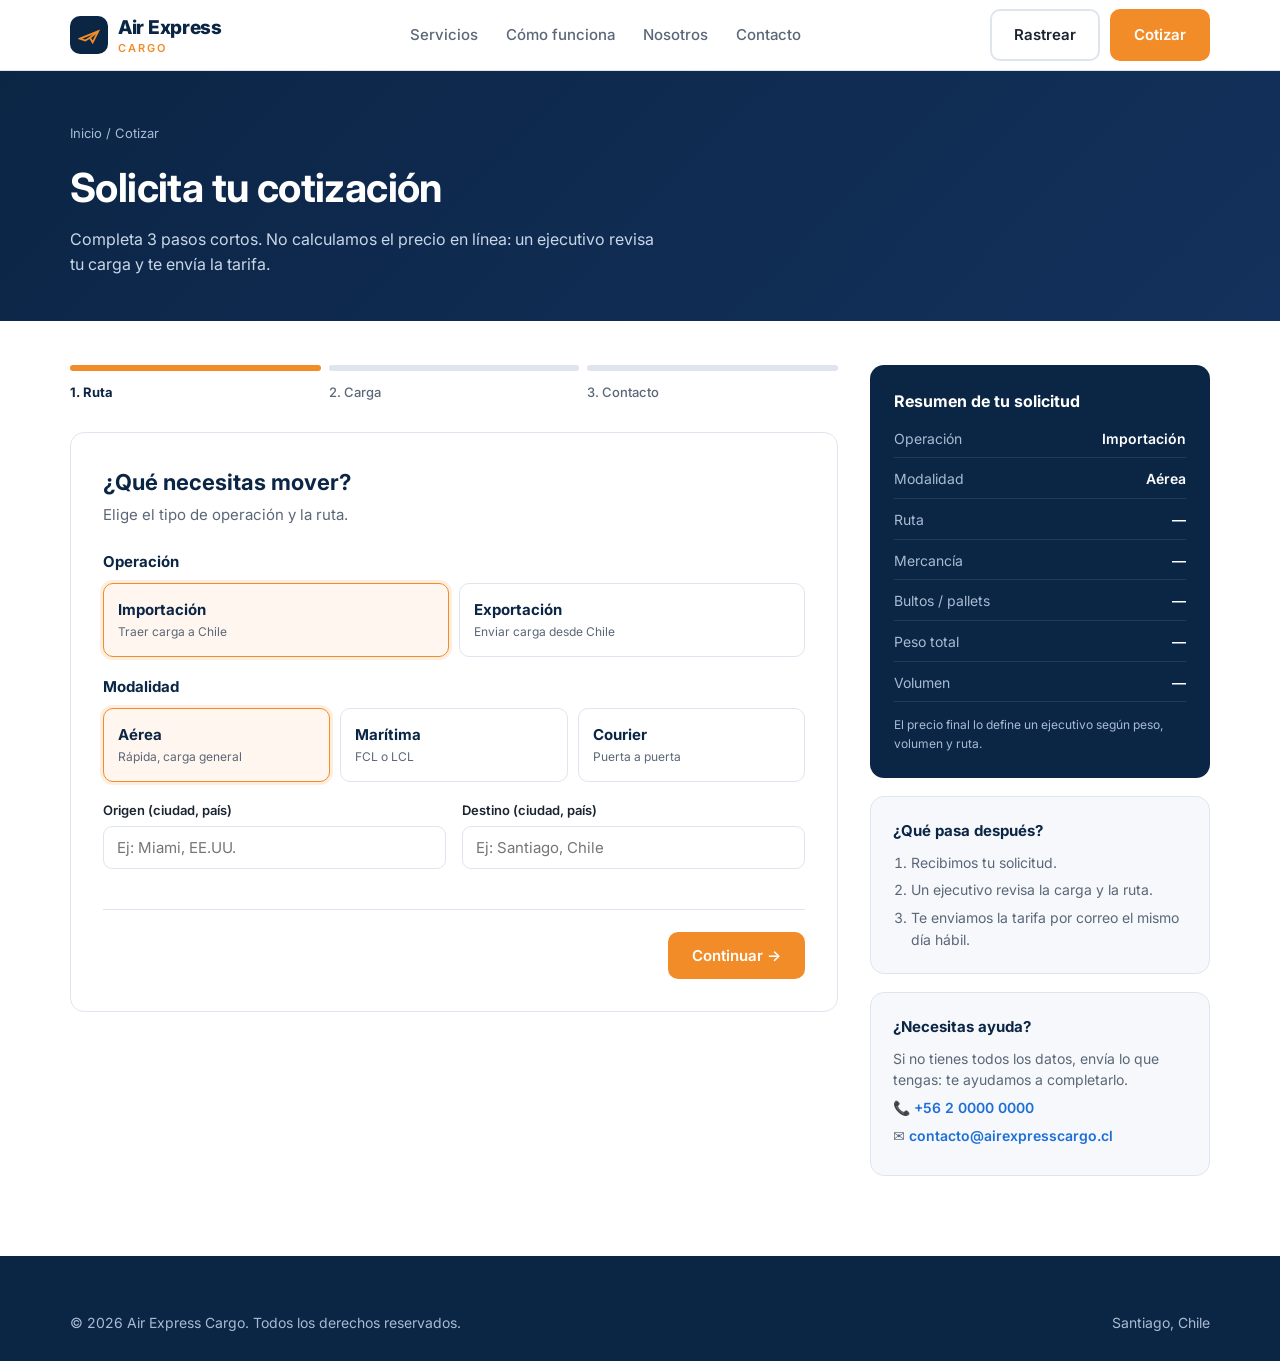
==== cotizar.html @ 955c63bf "Sitio web Air Express Cargo: inicio y cotizador" ====
<!DOCTYPE html>
<html lang="es">
<head>
<meta charset="UTF-8">
<meta name="viewport" content="width=device-width, initial-scale=1.0">
<title>Cotizar envío | Air Express Cargo</title>
<meta name="description" content="Solicita una cotización de carga aérea, marítima o courier. Un ejecutivo de Air Express Cargo te enviará la tarifa.">
<link rel="preconnect" href="https://fonts.googleapis.com">
<link href="https://fonts.googleapis.com/css2?family=Inter:wght@400;500;600;700;800&display=swap" rel="stylesheet">
<link rel="stylesheet" href="styles.css">
</head>
<body>

<header class="header">
  <div class="container">
    <a href="index.html" class="logo">
      <span class="logo-mark"><svg width="22" height="22" viewBox="0 0 24 24" fill="none" stroke="#f28c28" stroke-width="2"><path d="M2 16l20-8-6 12-3-5-5 3z"/><path d="M13 15l9-7"/></svg></span>
      <span>Air Express<small>Cargo</small></span>
    </a>
    <nav class="nav" id="nav">
      <a href="index.html#servicios">Servicios</a>
      <a href="index.html#como-funciona">Cómo funciona</a>
      <a href="index.html#nosotros">Nosotros</a>
      <a href="index.html#contacto">Contacto</a>
    </nav>
    <div class="header-cta">
      <a href="index.html#rastrear" class="btn btn-ghost">Rastrear</a>
      <a href="cotizar.html" class="btn btn-primary">Cotizar</a>
      <button class="menu-btn" aria-label="Abrir menú" id="menuBtn"><svg width="24" height="24" viewBox="0 0 24 24" fill="none" stroke="#0b2545" stroke-width="2"><path d="M3 6h18M3 12h18M3 18h18"/></svg></button>
    </div>
  </div>
</header>

<div class="page-head">
  <div class="container">
    <div class="breadcrumb"><a href="index.html">Inicio</a> / Cotizar</div>
    <h1>Solicita tu cotización</h1>
    <p>Completa 3 pasos cortos. No calculamos el precio en línea: un ejecutivo revisa tu carga y te envía la tarifa.</p>
  </div>
</div>

<main class="container quote-layout">
  <div>
    <div class="progress" id="progress">
      <div class="progress-step current"><div class="progress-bar"></div><span>1. Ruta</span></div>
      <div class="progress-step"><div class="progress-bar"></div><span>2. Carga</span></div>
      <div class="progress-step"><div class="progress-bar"></div><span>3. Contacto</span></div>
    </div>

    <form class="form-card" id="quoteForm" novalidate>
      <!-- STEP 1 -->
      <div class="form-step active" data-step="1">
        <h2>¿Qué necesitas mover?</h2>
        <p>Elige el tipo de operación y la ruta.</p>

        <div class="subhead">Operación</div>
        <div class="choice-group" style="grid-template-columns:1fr 1fr">
          <div class="choice"><input type="radio" name="operacion" id="op-imp" value="Importación" checked><label for="op-imp"><strong>Importación</strong><small>Traer carga a Chile</small></label></div>
          <div class="choice"><input type="radio" name="operacion" id="op-exp" value="Exportación"><label for="op-exp"><strong>Exportación</strong><small>Enviar carga desde Chile</small></label></div>
        </div>

        <div class="subhead">Modalidad</div>
        <div class="choice-group">
          <div class="choice"><input type="radio" name="modalidad" id="m-air" value="Aérea" checked><label for="m-air"><strong>Aérea</strong><small>Rápida, carga general</small></label></div>
          <div class="choice"><input type="radio" name="modalidad" id="m-sea" value="Marítima"><label for="m-sea"><strong>Marítima</strong><small>FCL o LCL</small></label></div>
          <div class="choice"><input type="radio" name="modalidad" id="m-cou" value="Courier"><label for="m-cou"><strong>Courier</strong><small>Puerta a puerta</small></label></div>
        </div>

        <div class="grid-2">
          <div class="field"><label for="origen">Origen (ciudad, país)</label><input id="origen" name="origen" placeholder="Ej: Miami, EE.UU." required></div>
          <div class="field"><label for="destino">Destino (ciudad, país)</label><input id="destino" name="destino" placeholder="Ej: Santiago, Chile" required></div>
        </div>
        <div class="error" data-error="1">Completa origen y destino para continuar.</div>
      </div>

      <!-- STEP 2 -->
      <div class="form-step" data-step="2">
        <h2>Cuéntanos sobre tu carga</h2>
        <p>Con lo básico basta. Si tienes las medidas, agrégalas para una tarifa más precisa.</p>

        <div class="grid-2">
          <div class="field"><label for="mercancia">Tipo de mercancía</label><input id="mercancia" name="mercancia" placeholder="Ej: repuestos eléctricos" required></div>
          <div class="field"><label for="pesoTotal">Peso total aprox. (kg)</label><input id="pesoTotal" name="pesoTotal" type="number" min="0" step="0.1" placeholder="Ej: 350" required></div>
        </div>
        <div class="grid-2">
          <div class="field"><label for="cantBultos">Cantidad de bultos / pallets</label><input id="cantBultos" name="cantBultos" type="number" min="1" placeholder="Ej: 4"></div>
          <div class="field"><label for="fecha">Fecha estimada de embarque</label><input id="fecha" name="fecha" type="date"></div>
        </div>
        <div class="error" data-error="2">Indica el tipo de mercancía y el peso aproximado.</div>

        <div class="toggle-row">
          <div><strong>Agregar medidas detalladas</strong><small>Opcional · bultos de distintas medidas o pallets</small></div>
          <label class="switch"><input type="checkbox" id="detailToggle"><span></span></label>
        </div>

        <div class="detail" id="detailBox">
          <div class="subhead">Bultos sueltos</div>
          <p class="hint">Agrega una fila por cada grupo de bultos con la misma medida.</p>
          <div class="pkg-head"><span>Cant.</span><span>Largo (cm)</span><span>Ancho (cm)</span><span>Alto (cm)</span><span>Peso c/u (kg)</span><span></span></div>
          <div id="pkgList"></div>
          <button type="button" class="add-btn" id="addPkg">+ Agregar bultos</button>

          <div class="subhead">Pallets</div>
          <p class="hint">Indica la base del pallet y la altura total, desde el piso hasta el último bulto.</p>
          <div class="pkg-head"><span>Cant.</span><span>Base largo (cm)</span><span>Base ancho (cm)</span><span>Altura total (cm)</span><span>Peso c/u (kg)</span><span></span></div>
          <div id="palletList"></div>
          <button type="button" class="add-btn" id="addPallet">+ Agregar pallets</button>

          <div class="field" style="margin-top:16px"><label for="obs">Observaciones</label><textarea id="obs" name="obs" rows="3" placeholder="Carga peligrosa, apilable, refrigerada, etc."></textarea></div>
        </div>
      </div>

      <!-- STEP 3 -->
      <div class="form-step" data-step="3">
        <h2>¿A quién le enviamos la tarifa?</h2>
        <p>Usaremos estos datos solo para responder tu cotización.</p>
        <div class="grid-2">
          <div class="field"><label for="empresa">Empresa</label><input id="empresa" name="empresa" required></div>
          <div class="field"><label for="rut">RUT empresa</label><input id="rut" name="rut" placeholder="Ej: 76.123.456-7"></div>
        </div>
        <div class="grid-2">
          <div class="field"><label for="nombre">Nombre de contacto</label><input id="nombre" name="nombre" required></div>
          <div class="field"><label for="cargo">Cargo</label><input id="cargo" name="cargo"></div>
        </div>
        <div class="grid-2">
          <div class="field"><label for="email">Correo</label><input id="email" name="email" type="email" required></div>
          <div class="field"><label for="telefono">Teléfono</label><input id="telefono" name="telefono" type="tel" placeholder="+56 9 ..."></div>
        </div>
        <div class="error" data-error="3">Completa empresa, nombre y un correo válido.</div>
      </div>

      <!-- SUCCESS -->
      <div class="form-step" data-step="4">
        <div class="success">
          <div class="icon"><svg width="30" height="30" viewBox="0 0 24 24" fill="none" stroke="currentColor" stroke-width="3"><path d="M5 12l5 5L20 7"/></svg></div>
          <h2>¡Solicitud lista!</h2>
          <p style="color:var(--muted);max-width:440px;margin:8px auto 22px">Se abrió tu correo con el detalle de la cotización. Envíalo y un ejecutivo te responderá con la tarifa dentro del mismo día hábil.</p>
          <a href="index.html" class="btn btn-ghost">Volver al inicio</a>
        </div>
      </div>

      <div class="form-nav" id="formNav">
        <button type="button" class="btn btn-ghost" id="prevBtn" style="visibility:hidden">← Atrás</button>
        <button type="button" class="btn btn-primary" id="nextBtn">Continuar →</button>
      </div>
    </form>
  </div>

  <aside class="aside">
    <div class="summary">
      <h3>Resumen de tu solicitud</h3>
      <dl>
        <div><dt>Operación</dt><dd id="s-op">Importación</dd></div>
        <div><dt>Modalidad</dt><dd id="s-mod">Aérea</dd></div>
        <div><dt>Ruta</dt><dd id="s-ruta">—</dd></div>
        <div><dt>Mercancía</dt><dd id="s-merc">—</dd></div>
        <div><dt>Bultos / pallets</dt><dd id="s-bultos">—</dd></div>
        <div><dt>Peso total</dt><dd id="s-peso">—</dd></div>
        <div><dt>Volumen</dt><dd id="s-vol">—</dd></div>
      </dl>
      <p class="note">El precio final lo define un ejecutivo según peso, volumen y ruta.</p>
    </div>
    <div class="side-card">
      <h4>¿Qué pasa después?</h4>
      <ol>
        <li>Recibimos tu solicitud.</li>
        <li>Un ejecutivo revisa la carga y la ruta.</li>
        <li>Te enviamos la tarifa por correo el mismo día hábil.</li>
      </ol>
    </div>
    <div class="side-card">
      <h4>¿Necesitas ayuda?</h4>
      <p>Si no tienes todos los datos, envía lo que tengas: te ayudamos a completarlo.</p>
      <p>📞 <a href="tel:+56200000000">+56 2 0000 0000</a></p>
      <p>✉️ <a href="mailto:contacto@airexpresscargo.cl">contacto@airexpresscargo.cl</a></p>
    </div>
  </aside>
</main>

<footer class="footer">
  <div class="container">
    <div class="footer-bottom" style="border:0;padding:0"><span>© <span id="year"></span> Air Express Cargo. Todos los derechos reservados.</span><span>Santiago, Chile</span></div>
  </div>
</footer>

<script src="script.js"></script>
</body>
</html>
---- styles.css ----
:root{
  --navy:#0b2545; --navy-2:#13315c; --blue:#1d6fd8; --blue-soft:#e8f1fd;
  --orange:#f28c28; --orange-dark:#d9731a;
  --ink:#1b2430; --muted:#5b6778; --line:#dfe5ee; --bg:#f6f8fb; --white:#fff;
  --radius:14px; --shadow:0 10px 30px rgba(11,37,69,.10);
}
*{box-sizing:border-box;margin:0;padding:0}
html{scroll-behavior:smooth}
body{font-family:"Inter",system-ui,-apple-system,Segoe UI,Roboto,sans-serif;color:var(--ink);background:var(--white);line-height:1.55}
a{color:inherit;text-decoration:none}
img,svg{display:block}
.container{width:min(1140px,100% - 32px);margin-inline:auto}
.btn{display:inline-flex;align-items:center;justify-content:center;gap:8px;padding:12px 22px;border-radius:10px;font-weight:600;border:2px solid transparent;cursor:pointer;font-size:15px;transition:.2s;font-family:inherit}
.btn-primary{background:var(--orange);color:#fff}
.btn-primary:hover{background:var(--orange-dark)}
.btn-ghost{border-color:var(--line);background:#fff;color:var(--ink)}
.btn-ghost:hover{border-color:var(--blue);color:var(--blue)}
.btn-outline-light{border-color:rgba(255,255,255,.5);color:#fff}
.btn-outline-light:hover{background:rgba(255,255,255,.1)}

/* Header */
.header{position:sticky;top:0;z-index:50;background:rgba(255,255,255,.96);backdrop-filter:blur(8px);border-bottom:1px solid var(--line)}
.header .container{display:flex;align-items:center;justify-content:space-between;height:70px;gap:20px}
.logo{display:flex;align-items:center;gap:10px;font-weight:800;font-size:19px;color:var(--navy);letter-spacing:-.3px}
.logo-mark{width:38px;height:38px;border-radius:10px;background:var(--navy);display:grid;place-items:center}
.logo small{display:block;font-size:11px;font-weight:600;color:var(--orange);letter-spacing:2px;text-transform:uppercase;margin-top:-3px}
.nav{display:flex;gap:28px;font-weight:500;font-size:15px;color:var(--muted)}
.nav a:hover,.nav a.active{color:var(--navy)}
.header-cta{display:flex;gap:10px;align-items:center}
.menu-btn{display:none;background:none;border:0;cursor:pointer;padding:8px}

/* Hero */
.hero{background:linear-gradient(135deg,var(--navy) 0%,var(--navy-2) 60%,#1a4a85 100%);color:#fff;position:relative;overflow:hidden}
.hero::after{content:"";position:absolute;right:-120px;top:-80px;width:520px;height:520px;border-radius:50%;background:radial-gradient(circle,rgba(242,140,40,.25),transparent 65%)}
.hero .container{display:grid;grid-template-columns:1.1fr .9fr;gap:48px;align-items:center;padding:80px 0 90px;position:relative;z-index:1}
.eyebrow{display:inline-block;font-size:13px;font-weight:600;letter-spacing:1.5px;text-transform:uppercase;color:var(--orange);margin-bottom:14px}
.hero h1{font-size:clamp(34px,5vw,52px);line-height:1.1;letter-spacing:-1px;margin-bottom:18px}
.hero p.lead{font-size:18px;color:#c9d6e8;max-width:520px;margin-bottom:28px}
.hero-stats{display:flex;gap:36px;margin-top:36px;flex-wrap:wrap}
.hero-stats strong{display:block;font-size:26px}
.hero-stats span{font-size:13px;color:#a9bbd3}

/* Tabs widget */
.widget{background:#fff;color:var(--ink);border-radius:var(--radius);box-shadow:0 20px 50px rgba(0,0,0,.25);overflow:hidden}
.tabs{display:grid;grid-template-columns:1fr 1fr;border-bottom:1px solid var(--line)}
.tab{padding:16px;font-weight:600;font-size:15px;background:var(--bg);border:0;cursor:pointer;color:var(--muted);font-family:inherit;display:flex;align-items:center;justify-content:center;gap:8px}
.tab.active{background:#fff;color:var(--navy);box-shadow:inset 0 -3px 0 var(--orange)}
.tab-panel{padding:26px;display:none}
.tab-panel.active{display:block}
.tab-panel h3{font-size:18px;margin-bottom:6px;color:var(--navy)}
.tab-panel p{color:var(--muted);font-size:14px;margin-bottom:16px}
.field{display:flex;flex-direction:column;gap:6px;margin-bottom:14px}
.field label{font-size:13px;font-weight:600;color:var(--ink)}
.field input,.field select,.field textarea{padding:11px 13px;border:1px solid var(--line);border-radius:9px;font-size:15px;font-family:inherit;background:#fff;color:var(--ink);width:100%}
.field input:focus,.field select:focus,.field textarea:focus{outline:2px solid var(--blue-soft);border-color:var(--blue)}
.inline{display:flex;gap:10px}
.inline .field{flex:1}
.track-result{margin-top:14px;padding:14px;border-radius:10px;background:var(--blue-soft);font-size:14px;display:none}
.track-result.show{display:block}
.mini-list{list-style:none;display:grid;gap:8px;margin:4px 0 18px}
.mini-list li{display:flex;gap:8px;font-size:14px;color:var(--muted)}
.mini-list li::before{content:"✓";color:var(--orange);font-weight:700}

/* Sections */
section{padding:84px 0}
.section-head{max-width:640px;margin-bottom:44px}
.section-head h2{font-size:clamp(28px,3.5vw,38px);letter-spacing:-.6px;color:var(--navy);line-height:1.15;margin-bottom:12px}
.section-head p{color:var(--muted);font-size:17px}
.center{text-align:center;margin-inline:auto}
.bg-soft{background:var(--bg)}

.grid-3{display:grid;grid-template-columns:repeat(3,1fr);gap:22px}
.card{background:#fff;border:1px solid var(--line);border-radius:var(--radius);padding:28px;transition:.2s}
.card:hover{box-shadow:var(--shadow);transform:translateY(-3px)}
.icon{width:50px;height:50px;border-radius:12px;background:var(--blue-soft);display:grid;place-items:center;margin-bottom:18px;color:var(--blue)}
.card h3{font-size:19px;color:var(--navy);margin-bottom:8px}
.card p{color:var(--muted);font-size:15px}
.card ul{margin-top:12px;padding-left:18px;color:var(--muted);font-size:14px}

.steps{display:grid;grid-template-columns:repeat(4,1fr);gap:22px;counter-reset:s}
.step{position:relative;padding-top:56px}
.step::before{counter-increment:s;content:counter(s);position:absolute;top:0;left:0;width:40px;height:40px;border-radius:50%;background:var(--orange);color:#fff;font-weight:700;display:grid;place-items:center}
.step h4{color:var(--navy);margin-bottom:6px;font-size:17px}
.step p{color:var(--muted);font-size:14px}

.about{display:grid;grid-template-columns:1fr 1fr;gap:56px;align-items:center}
.about-visual{background:linear-gradient(135deg,var(--navy),#1a4a85);border-radius:20px;padding:40px;color:#fff;display:grid;grid-template-columns:1fr 1fr;gap:24px}
.about-visual div strong{display:block;font-size:32px;color:var(--orange)}
.about-visual div span{color:#c9d6e8;font-size:14px}
.checks{list-style:none;display:grid;gap:12px;margin-top:20px}
.checks li{display:flex;gap:12px;color:var(--ink)}
.checks li::before{content:"";flex:0 0 22px;height:22px;border-radius:50%;background:var(--blue-soft) url("data:image/svg+xml,%3Csvg xmlns='http://www.w3.org/2000/svg' viewBox='0 0 24 24' fill='none' stroke='%231d6fd8' stroke-width='3'%3E%3Cpath d='M5 12l5 5L20 7'/%3E%3C/svg%3E") center/12px no-repeat}

.cta-band{background:var(--orange);color:#fff;border-radius:20px;padding:48px;display:flex;justify-content:space-between;align-items:center;gap:24px;flex-wrap:wrap}
.cta-band h2{font-size:clamp(24px,3vw,32px);letter-spacing:-.4px}
.cta-band p{opacity:.9}
.cta-band .btn{background:#fff;color:var(--orange-dark)}

.contact-grid{display:grid;grid-template-columns:1fr 1.2fr;gap:40px}
.contact-item{display:flex;gap:14px;margin-bottom:22px}
.contact-item strong{display:block;color:var(--navy)}
.contact-item span{color:var(--muted);font-size:15px}

/* Footer */
.footer{background:var(--navy);color:#a9bbd3;padding:56px 0 28px;font-size:14px}
.footer-grid{display:grid;grid-template-columns:1.5fr 1fr 1fr 1fr;gap:32px;margin-bottom:36px}
.footer h5{color:#fff;font-size:15px;margin-bottom:14px}
.footer ul{list-style:none;display:grid;gap:8px}
.footer a:hover{color:#fff}
.footer .logo{color:#fff;margin-bottom:12px}
.footer-bottom{border-top:1px solid rgba(255,255,255,.1);padding-top:22px;display:flex;justify-content:space-between;flex-wrap:wrap;gap:10px}

/* Cotizador page */
.page-head{background:linear-gradient(135deg,var(--navy),var(--navy-2));color:#fff;padding:52px 0 44px}
.page-head h1{font-size:clamp(28px,4vw,40px);letter-spacing:-.6px;margin-bottom:8px}
.page-head p{color:#c9d6e8;max-width:600px}
.breadcrumb{font-size:13px;color:#a9bbd3;margin-bottom:14px}
.breadcrumb a:hover{color:#fff}
.quote-layout{display:grid;grid-template-columns:1fr 340px;gap:32px;padding:44px 0 80px;align-items:start}
.progress{display:flex;gap:8px;margin-bottom:28px}
.progress-step{flex:1}
.progress-bar{height:6px;border-radius:4px;background:var(--line);margin-bottom:8px;transition:.3s}
.progress-step.done .progress-bar,.progress-step.current .progress-bar{background:var(--orange)}
.progress-step span{font-size:13px;color:var(--muted);font-weight:500}
.progress-step.current span{color:var(--navy);font-weight:700}
.form-card{background:#fff;border:1px solid var(--line);border-radius:var(--radius);padding:32px}
.form-step{display:none}
.form-step.active{display:block;animation:fade .25s}
@keyframes fade{from{opacity:0;transform:translateY(6px)}to{opacity:1;transform:none}}
.form-step h2{font-size:22px;color:var(--navy);margin-bottom:4px}
.form-step > p{color:var(--muted);font-size:15px;margin-bottom:24px}
.grid-2{display:grid;grid-template-columns:1fr 1fr;gap:0 16px}
.choice-group{display:grid;grid-template-columns:repeat(3,1fr);gap:10px;margin-bottom:18px}
.choice{position:relative}
.choice input{position:absolute;opacity:0}
.choice label{display:flex;flex-direction:column;gap:2px;border:1.5px solid var(--line);border-radius:10px;padding:14px;cursor:pointer;height:100%;transition:.15s}
.choice label strong{color:var(--navy);font-size:15px}
.choice label small{color:var(--muted);font-size:12px}
.choice input:checked + label{border-color:var(--orange);background:#fff7ef;box-shadow:0 0 0 3px rgba(242,140,40,.15)}
.choice input:focus-visible + label{outline:2px solid var(--blue)}
.toggle-row{display:flex;align-items:center;justify-content:space-between;gap:12px;padding:16px;border:1px dashed var(--line);border-radius:10px;margin:8px 0 18px;background:var(--bg)}
.toggle-row strong{color:var(--navy);display:block;font-size:15px}
.toggle-row small{color:var(--muted)}
.switch{position:relative;width:46px;height:26px;flex:0 0 46px}
.switch input{opacity:0;width:0;height:0}
.switch span{position:absolute;inset:0;background:#c8d1dd;border-radius:20px;cursor:pointer;transition:.2s}
.switch span::before{content:"";position:absolute;width:20px;height:20px;left:3px;top:3px;background:#fff;border-radius:50%;transition:.2s}
.switch input:checked + span{background:var(--orange)}
.switch input:checked + span::before{transform:translateX(20px)}
.detail{display:none}
.detail.show{display:block}
.pkg-row{display:grid;grid-template-columns:70px 1fr 1fr 1fr 1fr 36px;gap:8px;align-items:end;margin-bottom:10px}
.pkg-row .field{margin:0}
.pkg-row input{padding:9px 10px;font-size:14px}
.pkg-head{display:grid;grid-template-columns:70px 1fr 1fr 1fr 1fr 36px;gap:8px;font-size:12px;font-weight:600;color:var(--muted);margin-bottom:6px}
.icon-btn{width:36px;height:38px;border:1px solid var(--line);border-radius:8px;background:#fff;cursor:pointer;color:var(--muted);font-size:18px}
.icon-btn:hover{color:#c0392b;border-color:#c0392b}
.add-btn{background:none;border:0;color:var(--blue);font-weight:600;cursor:pointer;padding:6px 0;font-family:inherit;font-size:14px}
.subhead{font-size:15px;color:var(--navy);margin:18px 0 10px;font-weight:700}
.hint{font-size:13px;color:var(--muted);margin:-6px 0 14px}
.form-nav{display:flex;justify-content:space-between;margin-top:26px;padding-top:22px;border-top:1px solid var(--line)}
.error{color:#c0392b;font-size:13px;margin-top:-8px;margin-bottom:10px;display:none}
.error.show{display:block}

.aside{display:grid;gap:18px;position:sticky;top:90px}
.summary{background:var(--navy);color:#fff;border-radius:var(--radius);padding:24px}
.summary h3{font-size:16px;margin-bottom:14px}
.summary dl{display:grid;gap:10px;font-size:14px}
.summary dl div{display:flex;justify-content:space-between;gap:12px;border-bottom:1px solid rgba(255,255,255,.1);padding-bottom:8px}
.summary dt{color:#a9bbd3}
.summary dd{font-weight:600;text-align:right}
.summary .note{font-size:12px;color:#a9bbd3;margin-top:14px}
.side-card{background:var(--bg);border:1px solid var(--line);border-radius:var(--radius);padding:22px;font-size:14px}
.side-card h4{color:var(--navy);margin-bottom:10px;font-size:15px}
.side-card ol{padding-left:18px;color:var(--muted);display:grid;gap:6px}
.side-card p{color:var(--muted);margin-bottom:6px}
.side-card a{color:var(--blue);font-weight:600}
.success{text-align:center;padding:30px 10px}
.success .icon{margin:0 auto 18px;width:64px;height:64px;background:#e7f7ee;color:#1e9e5a}

@media (max-width:980px){
  .hero .container,.about,.contact-grid,.quote-layout{grid-template-columns:1fr}
  .grid-3{grid-template-columns:1fr 1fr}
  .steps{grid-template-columns:1fr 1fr}
  .footer-grid{grid-template-columns:1fr 1fr}
  .aside{position:static}
}
@media (max-width:760px){
  .nav,.header-cta .btn-ghost{display:none}
  .menu-btn{display:block}
  .nav.open{display:flex;flex-direction:column;position:absolute;top:70px;left:0;right:0;background:#fff;padding:20px 16px;border-bottom:1px solid var(--line);gap:16px}
  .grid-3,.steps,.grid-2,.footer-grid{grid-template-columns:1fr}
  .choice-group{grid-template-columns:1fr}
  section{padding:60px 0}
  .hero .container{padding:52px 0 60px}
  .cta-band{padding:32px}
  .form-card{padding:22px}
  .pkg-head{display:none}
  .pkg-row{grid-template-columns:1fr 1fr 1fr;padding:12px;border:1px solid var(--line);border-radius:10px}
  .pkg-row .icon-btn{width:100%}
}
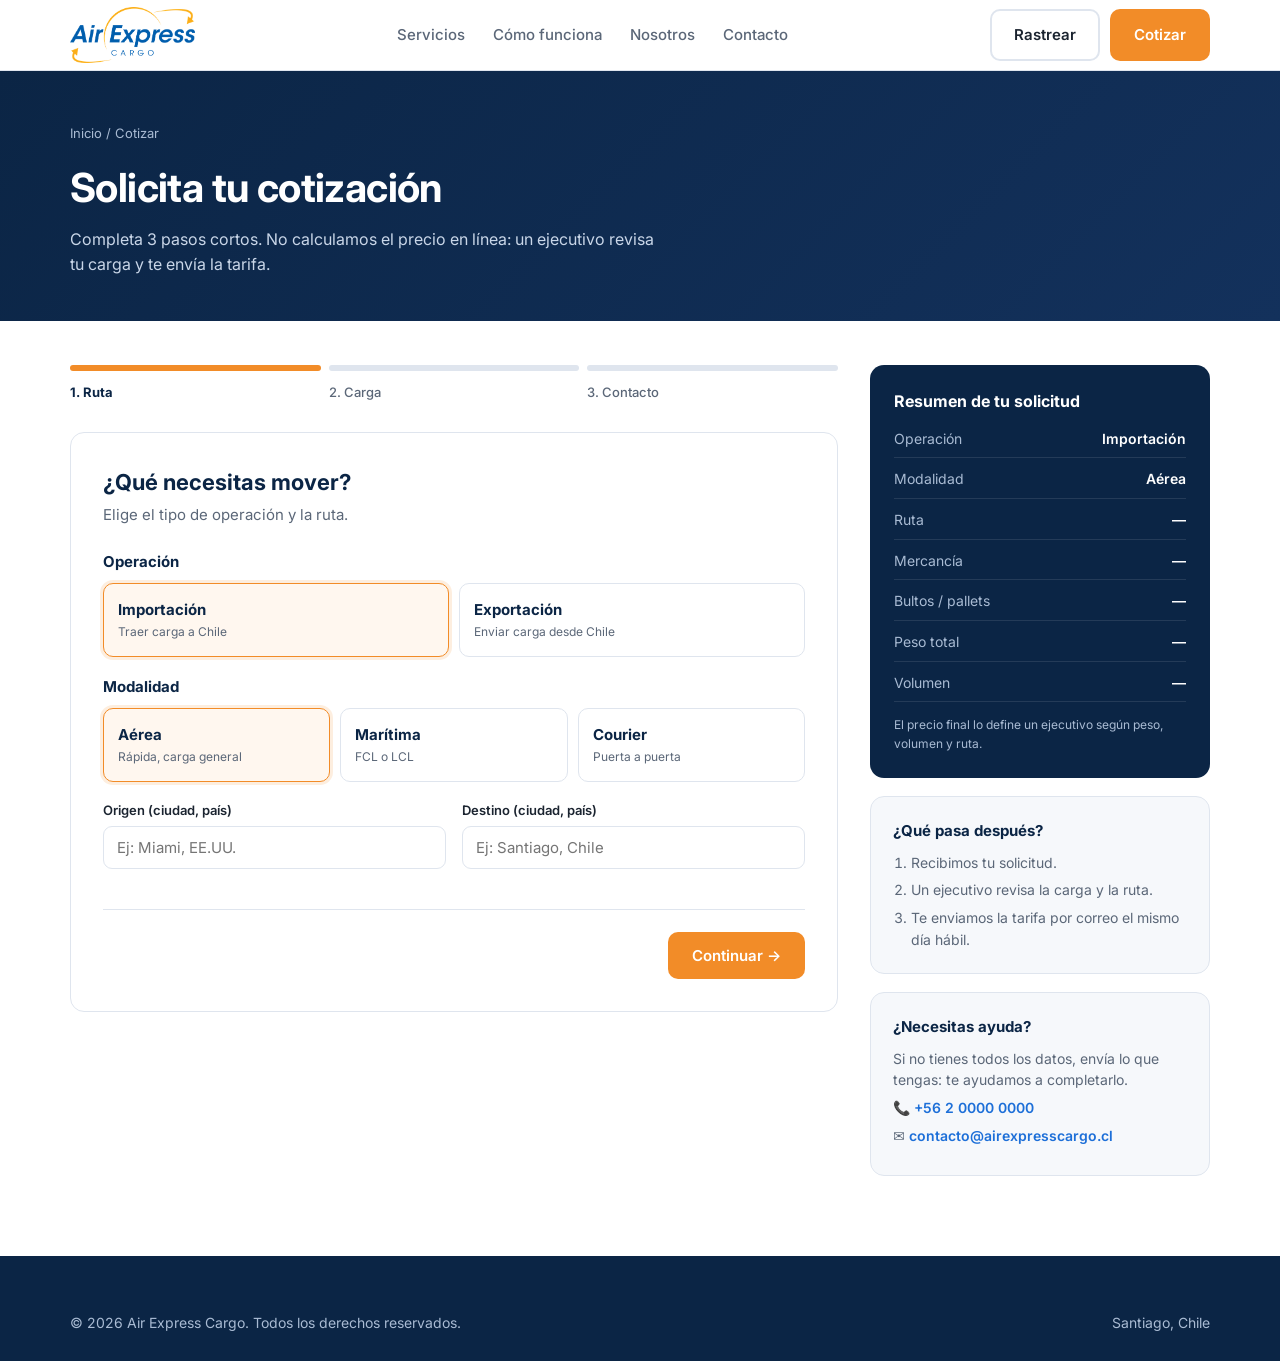
==== commit aa40a832: "Nuevo logo" ====
--- a/cotizar.html
+++ b/cotizar.html
@@ -13,9 +13,8 @@
 
 <header class="header">
   <div class="container">
-    <a href="index.html" class="logo">
-      <span class="logo-mark"><svg width="22" height="22" viewBox="0 0 24 24" fill="none" stroke="#f28c28" stroke-width="2"><path d="M2 16l20-8-6 12-3-5-5 3z"/><path d="M13 15l9-7"/></svg></span>
-      <span>Air Express<small>Cargo</small></span>
+    <a href="index.html" class="logo" aria-label="Air Express Cargo - Inicio">
+      <img src="img/logo.png" alt="Air Express Cargo" width="125" height="56">
     </a>
     <nav class="nav" id="nav">
       <a href="index.html#servicios">Servicios</a>
--- a/styles.css
+++ b/styles.css
@@ -22,7 +22,8 @@
 .header{position:sticky;top:0;z-index:50;background:rgba(255,255,255,.96);backdrop-filter:blur(8px);border-bottom:1px solid var(--line)}
 .header .container{display:flex;align-items:center;justify-content:space-between;height:70px;gap:20px}
 .logo{display:flex;align-items:center;gap:10px;font-weight:800;font-size:19px;color:var(--navy);letter-spacing:-.3px}
-.logo-mark{width:38px;height:38px;border-radius:10px;background:var(--navy);display:grid;place-items:center}
+.logo img{display:block;height:56px;width:auto}
+.footer .logo img{height:58px}
 .logo small{display:block;font-size:11px;font-weight:600;color:var(--orange);letter-spacing:2px;text-transform:uppercase;margin-top:-3px}
 .nav{display:flex;gap:28px;font-weight:500;font-size:15px;color:var(--muted)}
 .nav a:hover,.nav a.active{color:var(--navy)}
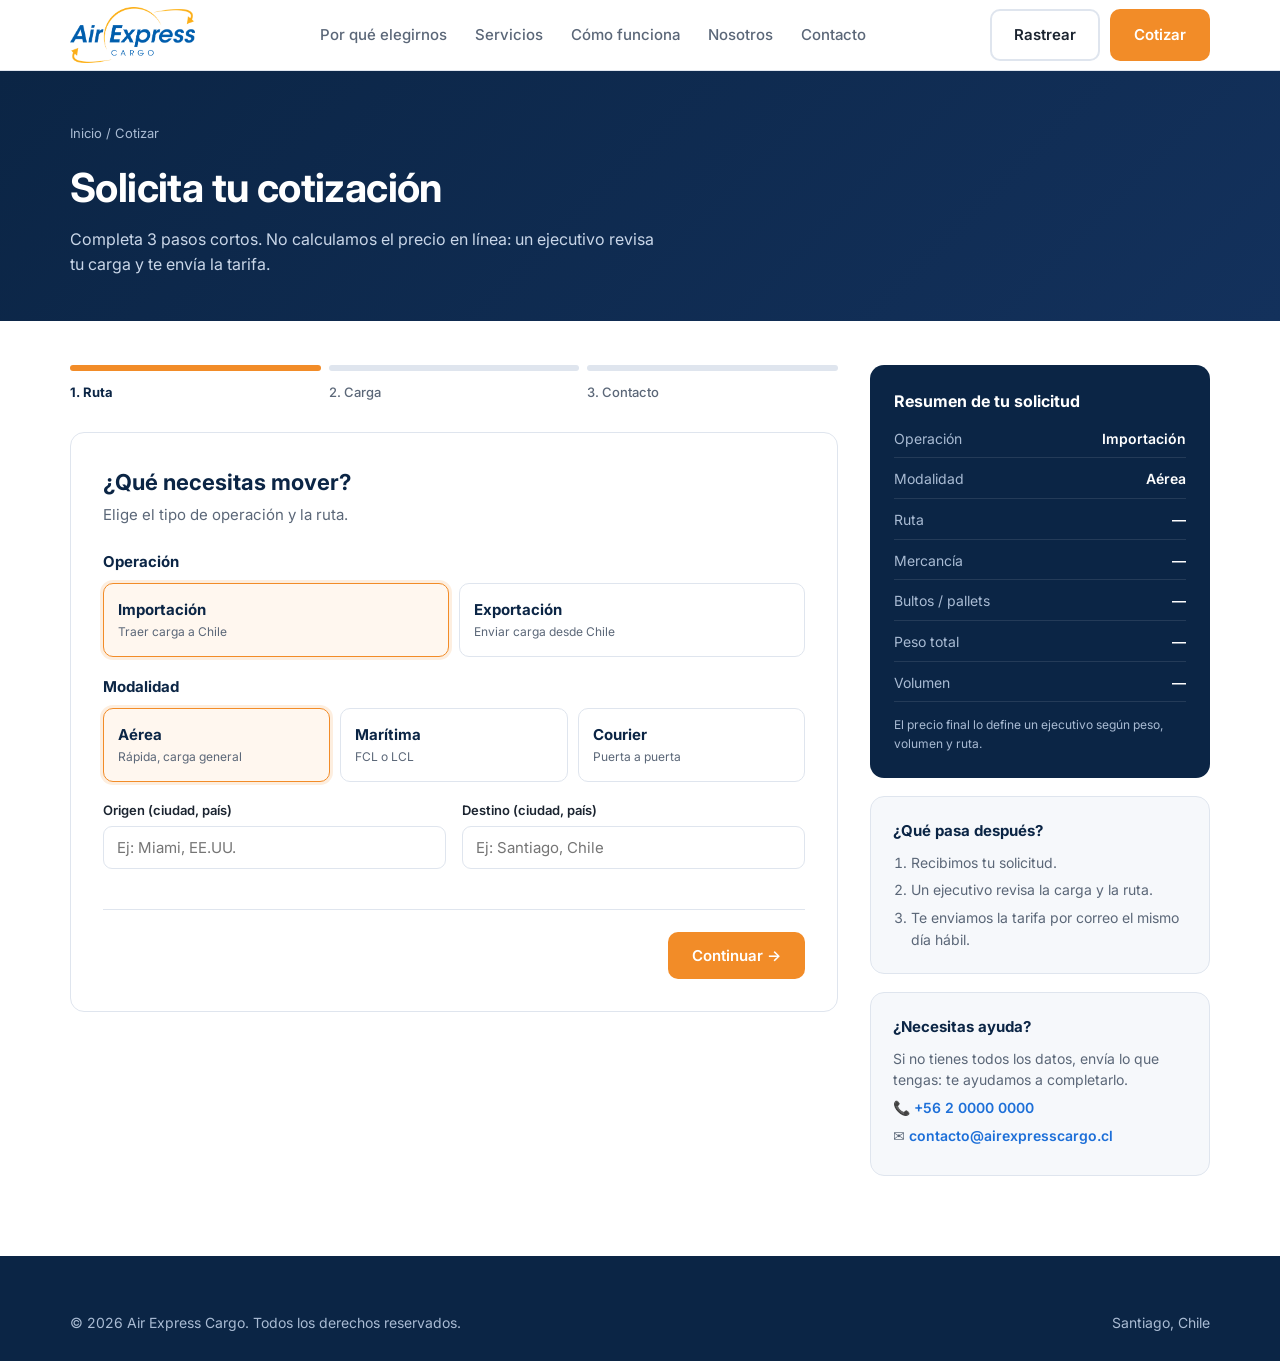
==== commit 87dc6692: "Menú con Por qué elegirnos y forzar recarga de estilos Co-Authored-By: Claude Opus 5.5 <noreply@anth" ====
--- a/cotizar.html
+++ b/cotizar.html
@@ -7,7 +7,7 @@
 <meta name="description" content="Solicita una cotización de carga aérea, marítima o courier. Un ejecutivo de Air Express Cargo te enviará la tarifa.">
 <link rel="preconnect" href="https://fonts.googleapis.com">
 <link href="https://fonts.googleapis.com/css2?family=Inter:wght@400;500;600;700;800&display=swap" rel="stylesheet">
-<link rel="stylesheet" href="styles.css">
+<link rel="stylesheet" href="styles.css?v=2">
 </head>
 <body>
 
@@ -17,6 +17,7 @@
       <img src="img/logo.png" alt="Air Express Cargo" width="125" height="56">
     </a>
     <nav class="nav" id="nav">
+      <a href="index.html#por-que">Por qué elegirnos</a>
       <a href="index.html#servicios">Servicios</a>
       <a href="index.html#como-funciona">Cómo funciona</a>
       <a href="index.html#nosotros">Nosotros</a>
@@ -182,6 +183,6 @@
   </div>
 </footer>
 
-<script src="script.js"></script>
+<script src="script.js?v=2"></script>
 </body>
 </html>
--- a/styles.css
+++ b/styles.css
@@ -6,6 +6,7 @@
 }
 *{box-sizing:border-box;margin:0;padding:0}
 html{scroll-behavior:smooth}
+section[id]{scroll-margin-top:70px}
 body{font-family:"Inter",system-ui,-apple-system,Segoe UI,Roboto,sans-serif;color:var(--ink);background:var(--white);line-height:1.55}
 a{color:inherit;text-decoration:none}
 img,svg{display:block}
@@ -179,9 +180,24 @@
 .success{text-align:center;padding:30px 10px}
 .success .icon{margin:0 auto 18px;width:64px;height:64px;background:#e7f7ee;color:#1e9e5a}
 
+/* Franja de respaldo */
+section.trust{padding:0;background:#fff;border-bottom:1px solid var(--line)}
+.trust-grid{display:grid;grid-template-columns:repeat(4,1fr);gap:24px;padding:26px 0}
+.trust-item{display:flex;gap:12px;align-items:center}
+.trust-icon{flex:0 0 42px;height:42px;border-radius:10px;background:#fff4e8;color:var(--orange-dark);display:grid;place-items:center}
+.trust-item strong{display:block;color:var(--navy);font-size:15px;line-height:1.3}
+.trust-item span{color:var(--muted);font-size:13px}
+
+/* Por qué elegirnos */
+.why{background:#fff;border-radius:var(--radius);padding:28px;border:1px solid var(--line);border-top:4px solid var(--orange);transition:.2s}
+.why:hover{box-shadow:var(--shadow);transform:translateY(-3px)}
+.why-icon{width:48px;height:48px;border-radius:12px;background:var(--navy);color:#fff;display:grid;place-items:center;margin-bottom:18px}
+.why h3{font-size:18px;color:var(--navy);margin-bottom:8px;line-height:1.3}
+.why p{color:var(--muted);font-size:15px}
+
 @media (max-width:980px){
   .hero .container,.about,.contact-grid,.quote-layout{grid-template-columns:1fr}
-  .grid-3{grid-template-columns:1fr 1fr}
+  .grid-3,.trust-grid{grid-template-columns:1fr 1fr}
   .steps{grid-template-columns:1fr 1fr}
   .footer-grid{grid-template-columns:1fr 1fr}
   .aside{position:static}
@@ -190,10 +206,11 @@
   .nav,.header-cta .btn-ghost{display:none}
   .menu-btn{display:block}
   .nav.open{display:flex;flex-direction:column;position:absolute;top:70px;left:0;right:0;background:#fff;padding:20px 16px;border-bottom:1px solid var(--line);gap:16px}
-  .grid-3,.steps,.grid-2,.footer-grid{grid-template-columns:1fr}
+  .grid-3,.steps,.grid-2,.footer-grid,.trust-grid{grid-template-columns:1fr}
   .choice-group{grid-template-columns:1fr}
   section{padding:60px 0}
   .hero .container{padding:52px 0 60px}
+  .hero-stats{gap:20px 28px}
   .cta-band{padding:32px}
   .form-card{padding:22px}
   .pkg-head{display:none}
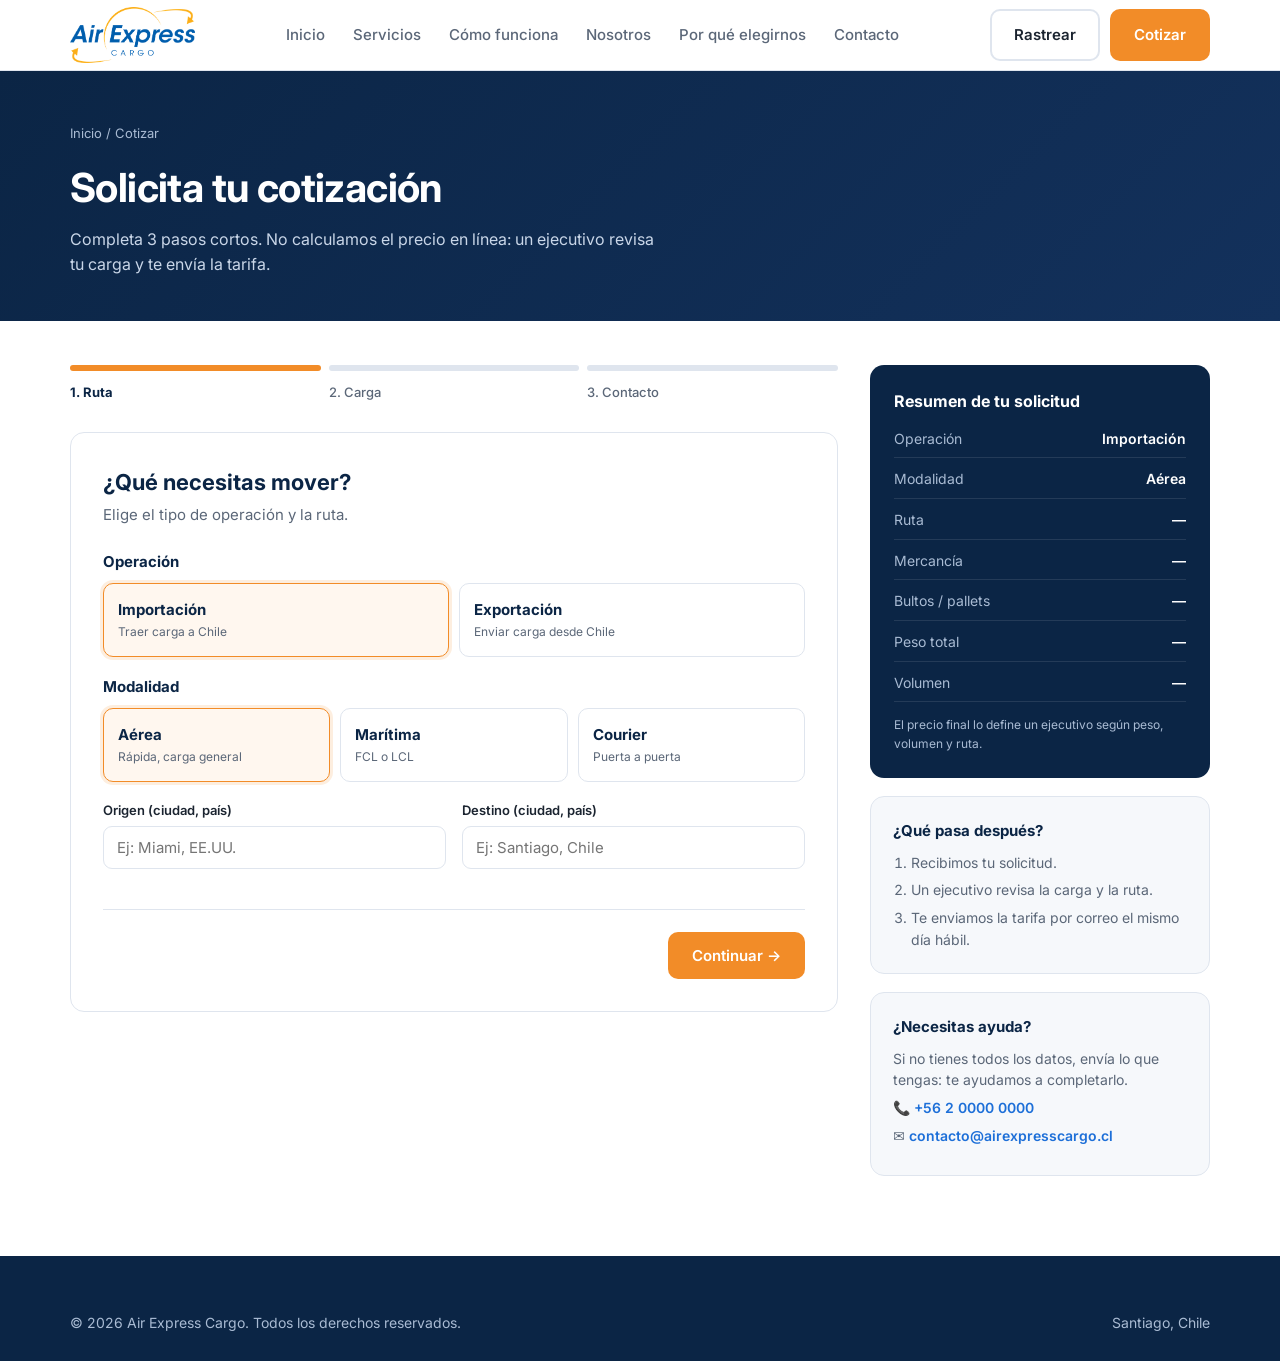
==== commit c50cfa57: "Menú con Inicio y nuevo orden de secciones Co-Authored-By: Claude Opus 5.5 <noreply@anthropic.com> C" ====
--- a/cotizar.html
+++ b/cotizar.html
@@ -7,7 +7,7 @@
 <meta name="description" content="Solicita una cotización de carga aérea, marítima o courier. Un ejecutivo de Air Express Cargo te enviará la tarifa.">
 <link rel="preconnect" href="https://fonts.googleapis.com">
 <link href="https://fonts.googleapis.com/css2?family=Inter:wght@400;500;600;700;800&display=swap" rel="stylesheet">
-<link rel="stylesheet" href="styles.css?v=2">
+<link rel="stylesheet" href="styles.css?v=3">
 </head>
 <body>
 
@@ -17,10 +17,11 @@
       <img src="img/logo.png" alt="Air Express Cargo" width="125" height="56">
     </a>
     <nav class="nav" id="nav">
-      <a href="index.html#por-que">Por qué elegirnos</a>
+      <a href="index.html">Inicio</a>
       <a href="index.html#servicios">Servicios</a>
       <a href="index.html#como-funciona">Cómo funciona</a>
       <a href="index.html#nosotros">Nosotros</a>
+      <a href="index.html#por-que">Por qué elegirnos</a>
       <a href="index.html#contacto">Contacto</a>
     </nav>
     <div class="header-cta">
--- a/styles.css
+++ b/styles.css
@@ -27,6 +27,7 @@
 .footer .logo img{height:58px}
 .logo small{display:block;font-size:11px;font-weight:600;color:var(--orange);letter-spacing:2px;text-transform:uppercase;margin-top:-3px}
 .nav{display:flex;gap:28px;font-weight:500;font-size:15px;color:var(--muted)}
+.nav a{white-space:nowrap}
 .nav a:hover,.nav a.active{color:var(--navy)}
 .header-cta{display:flex;gap:10px;align-items:center}
 .menu-btn{display:none;background:none;border:0;cursor:pointer;padding:8px}
@@ -195,6 +196,11 @@
 .why h3{font-size:18px;color:var(--navy);margin-bottom:8px;line-height:1.3}
 .why p{color:var(--muted);font-size:15px}
 
+@media (max-width:1100px){
+  .nav{display:none}
+  .menu-btn{display:block}
+  .nav.open{display:flex;flex-direction:column;position:absolute;top:70px;left:0;right:0;background:#fff;padding:20px 16px;border-bottom:1px solid var(--line);gap:16px}
+}
 @media (max-width:980px){
   .hero .container,.about,.contact-grid,.quote-layout{grid-template-columns:1fr}
   .grid-3,.trust-grid{grid-template-columns:1fr 1fr}
@@ -203,9 +209,7 @@
   .aside{position:static}
 }
 @media (max-width:760px){
-  .nav,.header-cta .btn-ghost{display:none}
-  .menu-btn{display:block}
-  .nav.open{display:flex;flex-direction:column;position:absolute;top:70px;left:0;right:0;background:#fff;padding:20px 16px;border-bottom:1px solid var(--line);gap:16px}
+  .header-cta .btn-ghost{display:none}
   .grid-3,.steps,.grid-2,.footer-grid,.trust-grid{grid-template-columns:1fr}
   .choice-group{grid-template-columns:1fr}
   section{padding:60px 0}
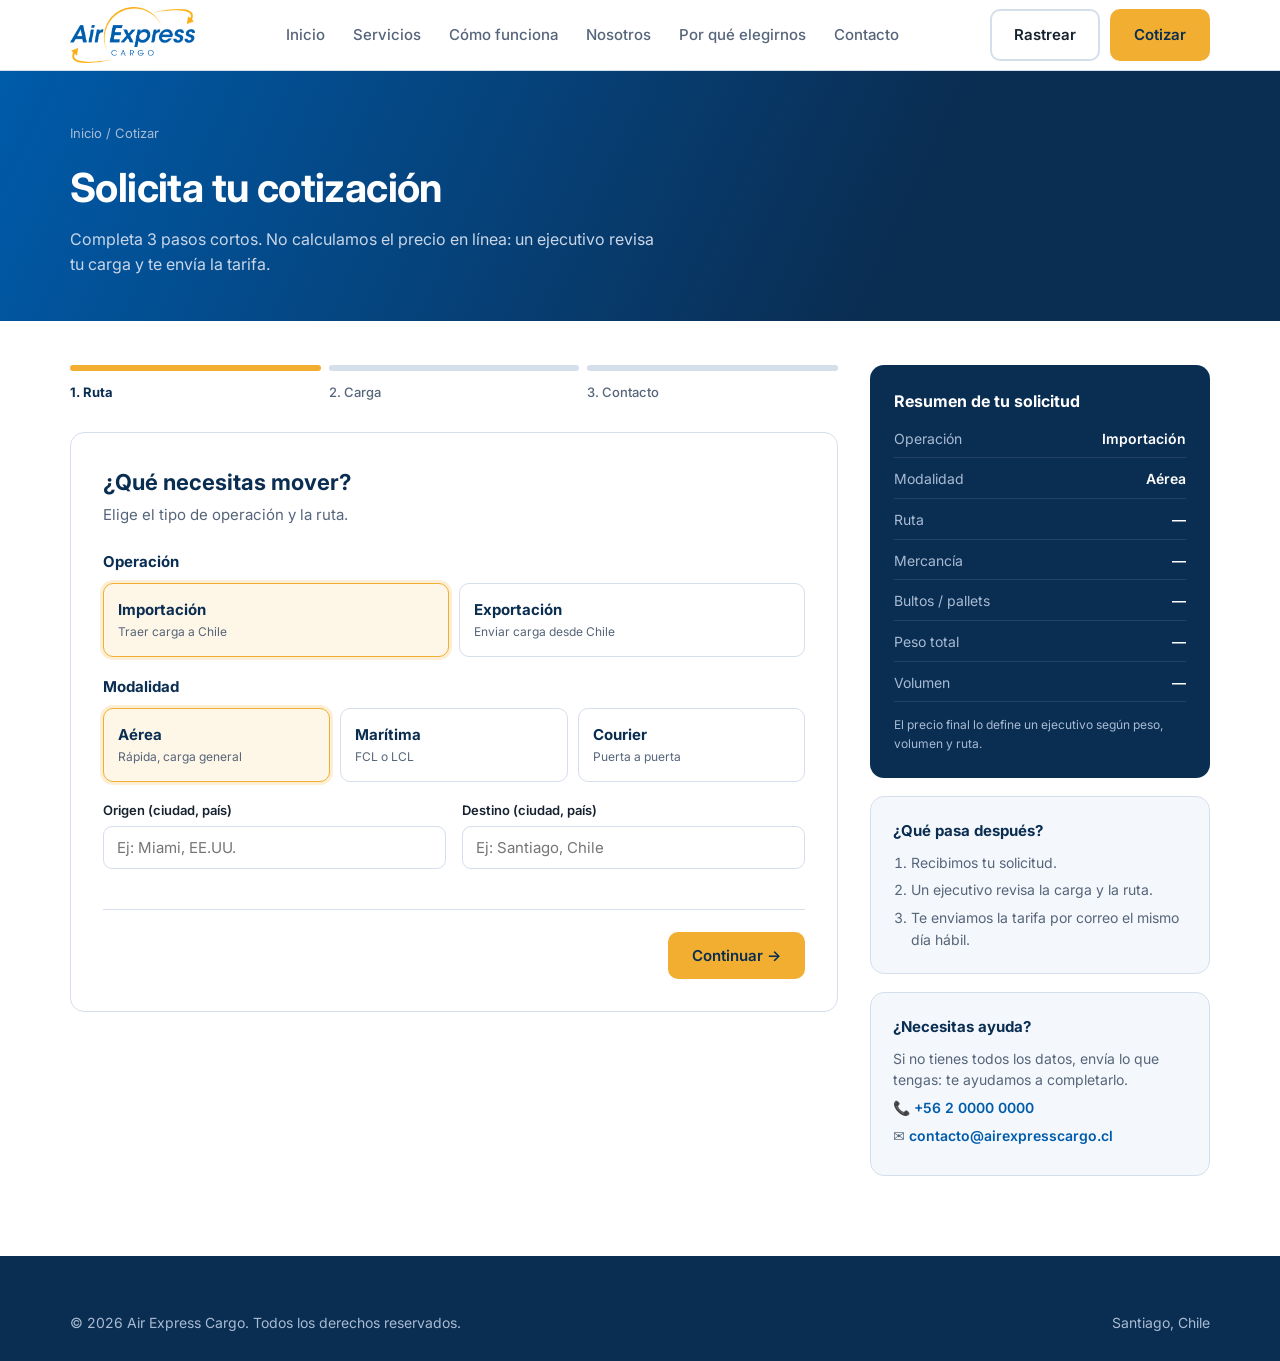
==== commit bf9dd4b8: "Colores del Manual de Marca v3 Co-Authored-By: Claude Opus 5.5 <noreply@anthropic.com> Claude-Sessio" ====
--- a/cotizar.html
+++ b/cotizar.html
@@ -7,7 +7,7 @@
 <meta name="description" content="Solicita una cotización de carga aérea, marítima o courier. Un ejecutivo de Air Express Cargo te enviará la tarifa.">
 <link rel="preconnect" href="https://fonts.googleapis.com">
 <link href="https://fonts.googleapis.com/css2?family=Inter:wght@400;500;600;700;800&display=swap" rel="stylesheet">
-<link rel="stylesheet" href="styles.css?v=3">
+<link rel="stylesheet" href="styles.css?v=4">
 </head>
 <body>
 
@@ -27,7 +27,7 @@
     <div class="header-cta">
       <a href="index.html#rastrear" class="btn btn-ghost">Rastrear</a>
       <a href="cotizar.html" class="btn btn-primary">Cotizar</a>
-      <button class="menu-btn" aria-label="Abrir menú" id="menuBtn"><svg width="24" height="24" viewBox="0 0 24 24" fill="none" stroke="#0b2545" stroke-width="2"><path d="M3 6h18M3 12h18M3 18h18"/></svg></button>
+      <button class="menu-btn" aria-label="Abrir menú" id="menuBtn"><svg width="24" height="24" viewBox="0 0 24 24" fill="none" stroke="#0A2D52" stroke-width="2"><path d="M3 6h18M3 12h18M3 18h18"/></svg></button>
     </div>
   </div>
 </header>
@@ -184,6 +184,6 @@
   </div>
 </footer>
 
-<script src="script.js?v=2"></script>
+<script src="script.js?v=4"></script>
 </body>
 </html>
--- a/styles.css
+++ b/styles.css
@@ -1,8 +1,9 @@
 :root{
-  --navy:#0b2545; --navy-2:#13315c; --blue:#1d6fd8; --blue-soft:#e8f1fd;
-  --orange:#f28c28; --orange-dark:#d9731a;
-  --ink:#1b2430; --muted:#5b6778; --line:#dfe5ee; --bg:#f6f8fb; --white:#fff;
-  --radius:14px; --shadow:0 10px 30px rgba(11,37,69,.10);
+  /* Paleta del Manual de Marca v3: Marino, Azul Express, Cielo, Ámbar Ruta, Grafito */
+  --navy:#0A2D52; --navy-2:#0A2D52; --blue:#005BAA; --blue-soft:#E6EFF8;
+  --orange:#F2AE30; --orange-dark:#DB9A1F;
+  --ink:#16222F; --muted:#56657A; --line:#D5DFEB; --bg:#F4F8FC; --white:#fff;
+  --radius:14px; --shadow:0 10px 30px rgba(10,45,82,.10);
 }
 *{box-sizing:border-box;margin:0;padding:0}
 html{scroll-behavior:smooth}
@@ -12,7 +13,7 @@
 img,svg{display:block}
 .container{width:min(1140px,100% - 32px);margin-inline:auto}
 .btn{display:inline-flex;align-items:center;justify-content:center;gap:8px;padding:12px 22px;border-radius:10px;font-weight:600;border:2px solid transparent;cursor:pointer;font-size:15px;transition:.2s;font-family:inherit}
-.btn-primary{background:var(--orange);color:#fff}
+.btn-primary{background:var(--orange);color:var(--navy)}
 .btn-primary:hover{background:var(--orange-dark)}
 .btn-ghost{border-color:var(--line);background:#fff;color:var(--ink)}
 .btn-ghost:hover{border-color:var(--blue);color:var(--blue)}
@@ -33,10 +34,11 @@
 .menu-btn{display:none;background:none;border:0;cursor:pointer;padding:8px}
 
 /* Hero */
-.hero{background:linear-gradient(135deg,var(--navy) 0%,var(--navy-2) 60%,#1a4a85 100%);color:#fff;position:relative;overflow:hidden}
-.hero::after{content:"";position:absolute;right:-120px;top:-80px;width:520px;height:520px;border-radius:50%;background:radial-gradient(circle,rgba(242,140,40,.25),transparent 65%)}
+.hero{background:linear-gradient(115deg,var(--blue) 0%,var(--navy) 70%);color:#fff;position:relative;overflow:hidden}
+.hero::after{content:"";position:absolute;right:-120px;top:-80px;width:520px;height:520px;border-radius:50%;background:radial-gradient(circle,rgba(242,174,48,.22),transparent 65%)}
 .hero .container{display:grid;grid-template-columns:1.1fr .9fr;gap:48px;align-items:center;padding:80px 0 90px;position:relative;z-index:1}
-.eyebrow{display:inline-block;font-size:13px;font-weight:600;letter-spacing:1.5px;text-transform:uppercase;color:var(--orange);margin-bottom:14px}
+.eyebrow{display:inline-block;font-size:13px;font-weight:600;letter-spacing:1.5px;text-transform:uppercase;color:var(--blue);margin-bottom:14px}
+.hero .eyebrow{color:var(--orange)}
 .hero h1{font-size:clamp(34px,5vw,52px);line-height:1.1;letter-spacing:-1px;margin-bottom:18px}
 .hero p.lead{font-size:18px;color:#c9d6e8;max-width:520px;margin-bottom:28px}
 .hero-stats{display:flex;gap:36px;margin-top:36px;flex-wrap:wrap}
@@ -62,7 +64,7 @@
 .track-result.show{display:block}
 .mini-list{list-style:none;display:grid;gap:8px;margin:4px 0 18px}
 .mini-list li{display:flex;gap:8px;font-size:14px;color:var(--muted)}
-.mini-list li::before{content:"✓";color:var(--orange);font-weight:700}
+.mini-list li::before{content:"✓";color:var(--blue);font-weight:700}
 
 /* Sections */
 section{padding:84px 0}
@@ -82,22 +84,22 @@
 
 .steps{display:grid;grid-template-columns:repeat(4,1fr);gap:22px;counter-reset:s}
 .step{position:relative;padding-top:56px}
-.step::before{counter-increment:s;content:counter(s);position:absolute;top:0;left:0;width:40px;height:40px;border-radius:50%;background:var(--orange);color:#fff;font-weight:700;display:grid;place-items:center}
+.step::before{counter-increment:s;content:counter(s);position:absolute;top:0;left:0;width:40px;height:40px;border-radius:50%;background:var(--orange);color:var(--navy);font-weight:700;display:grid;place-items:center}
 .step h4{color:var(--navy);margin-bottom:6px;font-size:17px}
 .step p{color:var(--muted);font-size:14px}
 
 .about{display:grid;grid-template-columns:1fr 1fr;gap:56px;align-items:center}
-.about-visual{background:linear-gradient(135deg,var(--navy),#1a4a85);border-radius:20px;padding:40px;color:#fff;display:grid;grid-template-columns:1fr 1fr;gap:24px}
+.about-visual{background:linear-gradient(115deg,var(--blue) 0%,var(--navy) 70%);border-radius:20px;padding:40px;color:#fff;display:grid;grid-template-columns:1fr 1fr;gap:24px}
 .about-visual div strong{display:block;font-size:32px;color:var(--orange)}
 .about-visual div span{color:#c9d6e8;font-size:14px}
 .checks{list-style:none;display:grid;gap:12px;margin-top:20px}
 .checks li{display:flex;gap:12px;color:var(--ink)}
-.checks li::before{content:"";flex:0 0 22px;height:22px;border-radius:50%;background:var(--blue-soft) url("data:image/svg+xml,%3Csvg xmlns='http://www.w3.org/2000/svg' viewBox='0 0 24 24' fill='none' stroke='%231d6fd8' stroke-width='3'%3E%3Cpath d='M5 12l5 5L20 7'/%3E%3C/svg%3E") center/12px no-repeat}
-
-.cta-band{background:var(--orange);color:#fff;border-radius:20px;padding:48px;display:flex;justify-content:space-between;align-items:center;gap:24px;flex-wrap:wrap}
+.checks li::before{content:"";flex:0 0 22px;height:22px;border-radius:50%;background:var(--blue-soft) url("data:image/svg+xml,%3Csvg xmlns='http://www.w3.org/2000/svg' viewBox='0 0 24 24' fill='none' stroke='%23005BAA' stroke-width='3'%3E%3Cpath d='M5 12l5 5L20 7'/%3E%3C/svg%3E") center/12px no-repeat}
+
+.cta-band{background:var(--orange);color:var(--navy);border-radius:20px;padding:48px;display:flex;justify-content:space-between;align-items:center;gap:24px;flex-wrap:wrap}
 .cta-band h2{font-size:clamp(24px,3vw,32px);letter-spacing:-.4px}
 .cta-band p{opacity:.9}
-.cta-band .btn{background:#fff;color:var(--orange-dark)}
+.cta-band .btn{background:var(--navy);color:#fff}
 
 .contact-grid{display:grid;grid-template-columns:1fr 1.2fr;gap:40px}
 .contact-item{display:flex;gap:14px;margin-bottom:22px}
@@ -114,7 +116,7 @@
 .footer-bottom{border-top:1px solid rgba(255,255,255,.1);padding-top:22px;display:flex;justify-content:space-between;flex-wrap:wrap;gap:10px}
 
 /* Cotizador page */
-.page-head{background:linear-gradient(135deg,var(--navy),var(--navy-2));color:#fff;padding:52px 0 44px}
+.page-head{background:linear-gradient(115deg,var(--blue) 0%,var(--navy) 70%);color:#fff;padding:52px 0 44px}
 .page-head h1{font-size:clamp(28px,4vw,40px);letter-spacing:-.6px;margin-bottom:8px}
 .page-head p{color:#c9d6e8;max-width:600px}
 .breadcrumb{font-size:13px;color:#a9bbd3;margin-bottom:14px}
@@ -139,7 +141,7 @@
 .choice label{display:flex;flex-direction:column;gap:2px;border:1.5px solid var(--line);border-radius:10px;padding:14px;cursor:pointer;height:100%;transition:.15s}
 .choice label strong{color:var(--navy);font-size:15px}
 .choice label small{color:var(--muted);font-size:12px}
-.choice input:checked + label{border-color:var(--orange);background:#fff7ef;box-shadow:0 0 0 3px rgba(242,140,40,.15)}
+.choice input:checked + label{border-color:var(--orange);background:#FEF6E6;box-shadow:0 0 0 3px rgba(242,174,48,.2)}
 .choice input:focus-visible + label{outline:2px solid var(--blue)}
 .toggle-row{display:flex;align-items:center;justify-content:space-between;gap:12px;padding:16px;border:1px dashed var(--line);border-radius:10px;margin:8px 0 18px;background:var(--bg)}
 .toggle-row strong{color:var(--navy);display:block;font-size:15px}
@@ -185,7 +187,7 @@
 section.trust{padding:0;background:#fff;border-bottom:1px solid var(--line)}
 .trust-grid{display:grid;grid-template-columns:repeat(4,1fr);gap:24px;padding:26px 0}
 .trust-item{display:flex;gap:12px;align-items:center}
-.trust-icon{flex:0 0 42px;height:42px;border-radius:10px;background:#fff4e8;color:var(--orange-dark);display:grid;place-items:center}
+.trust-icon{flex:0 0 42px;height:42px;border-radius:10px;background:var(--blue-soft);color:var(--blue);display:grid;place-items:center}
 .trust-item strong{display:block;color:var(--navy);font-size:15px;line-height:1.3}
 .trust-item span{color:var(--muted);font-size:13px}
 
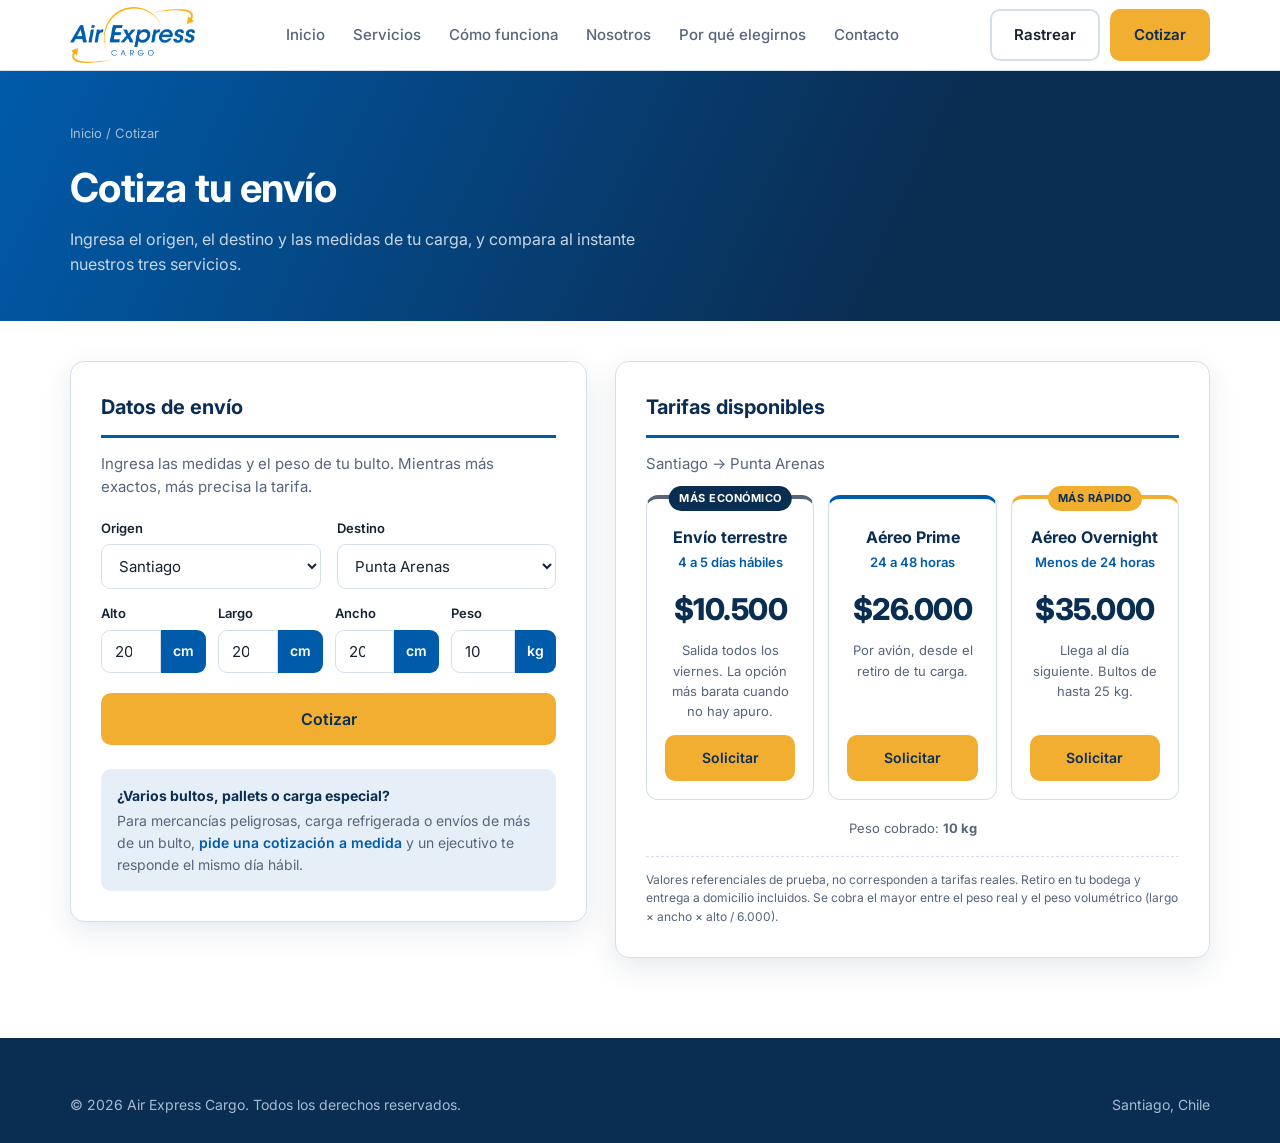
==== commit 73d03881: "Cotizador instantáneo estilo comparador: terrestre, Aéreo Prime y Overnight (valores de prueba) Co-A" ====
--- a/cotizar.html
+++ b/cotizar.html
@@ -4,10 +4,10 @@
 <meta charset="UTF-8">
 <meta name="viewport" content="width=device-width, initial-scale=1.0">
 <title>Cotizar envío | Air Express Cargo</title>
-<meta name="description" content="Solicita una cotización de carga aérea, marítima o courier. Un ejecutivo de Air Express Cargo te enviará la tarifa.">
+<meta name="description" content="Cotiza tu envío con Air Express Cargo: compara al instante envío terrestre, aéreo Prime y aéreo Overnight.">
 <link rel="preconnect" href="https://fonts.googleapis.com">
 <link href="https://fonts.googleapis.com/css2?family=Inter:wght@400;500;600;700;800&display=swap" rel="stylesheet">
-<link rel="stylesheet" href="styles.css?v=4">
+<link rel="stylesheet" href="styles.css?v=5">
 </head>
 <body>
 
@@ -35,147 +35,43 @@
 <div class="page-head">
   <div class="container">
     <div class="breadcrumb"><a href="index.html">Inicio</a> / Cotizar</div>
-    <h1>Solicita tu cotización</h1>
-    <p>Completa 3 pasos cortos. No calculamos el precio en línea: un ejecutivo revisa tu carga y te envía la tarifa.</p>
+    <h1>Cotiza tu envío</h1>
+    <p>Ingresa el origen, el destino y las medidas de tu carga, y compara al instante nuestros tres servicios.</p>
   </div>
 </div>
 
-<main class="container quote-layout">
-  <div>
-    <div class="progress" id="progress">
-      <div class="progress-step current"><div class="progress-bar"></div><span>1. Ruta</span></div>
-      <div class="progress-step"><div class="progress-bar"></div><span>2. Carga</span></div>
-      <div class="progress-step"><div class="progress-bar"></div><span>3. Contacto</span></div>
+<main class="container calc-layout">
+  <section class="calc-card" aria-labelledby="calcTitle">
+    <h2 id="calcTitle" class="calc-title">Datos de envío</h2>
+    <p class="calc-sub">Ingresa las medidas y el peso de tu bulto. Mientras más exactos, más precisa la tarifa.</p>
+    <form id="calcForm" novalidate>
+      <div class="grid-2">
+        <div class="field"><label for="qOrigen">Origen</label>
+          <select id="qOrigen"><option selected>Santiago</option><option>Punta Arenas</option><option>Puerto Natales</option><option>Porvenir</option><option>Puerto Williams</option><option>Coyhaique</option></select></div>
+        <div class="field"><label for="qDestino">Destino</label>
+          <select id="qDestino"><option>Santiago</option><option selected>Punta Arenas</option><option>Puerto Natales</option><option>Porvenir</option><option>Puerto Williams</option><option>Coyhaique</option></select></div>
+      </div>
+      <div class="dims">
+        <div class="field"><label for="qAlto">Alto</label><div class="unit"><input id="qAlto" type="number" min="1" inputmode="decimal" value="20"><span>cm</span></div></div>
+        <div class="field"><label for="qLargo">Largo</label><div class="unit"><input id="qLargo" type="number" min="1" inputmode="decimal" value="20"><span>cm</span></div></div>
+        <div class="field"><label for="qAncho">Ancho</label><div class="unit"><input id="qAncho" type="number" min="1" inputmode="decimal" value="20"><span>cm</span></div></div>
+        <div class="field"><label for="qPeso">Peso</label><div class="unit"><input id="qPeso" type="number" min="0.1" step="0.1" inputmode="decimal" value="10"><span>kg</span></div></div>
+      </div>
+      <p class="error" id="calcError"></p>
+      <button class="btn btn-primary calc-btn" type="submit">Cotizar</button>
+    </form>
+    <div class="calc-note">
+      <strong>¿Varios bultos, pallets o carga especial?</strong>
+      <p>Para mercancías peligrosas, carga refrigerada o envíos de más de un bulto, <a href="mailto:contacto@airexpresscargo.cl?subject=Cotizaci%C3%B3n%20a%20medida">pide una cotización a medida</a> y un ejecutivo te responde el mismo día hábil.</p>
     </div>
+  </section>
 
-    <form class="form-card" id="quoteForm" novalidate>
-      <!-- STEP 1 -->
-      <div class="form-step active" data-step="1">
-        <h2>¿Qué necesitas mover?</h2>
-        <p>Elige el tipo de operación y la ruta.</p>
-
-        <div class="subhead">Operación</div>
-        <div class="choice-group" style="grid-template-columns:1fr 1fr">
-          <div class="choice"><input type="radio" name="operacion" id="op-imp" value="Importación" checked><label for="op-imp"><strong>Importación</strong><small>Traer carga a Chile</small></label></div>
-          <div class="choice"><input type="radio" name="operacion" id="op-exp" value="Exportación"><label for="op-exp"><strong>Exportación</strong><small>Enviar carga desde Chile</small></label></div>
-        </div>
-
-        <div class="subhead">Modalidad</div>
-        <div class="choice-group">
-          <div class="choice"><input type="radio" name="modalidad" id="m-air" value="Aérea" checked><label for="m-air"><strong>Aérea</strong><small>Rápida, carga general</small></label></div>
-          <div class="choice"><input type="radio" name="modalidad" id="m-sea" value="Marítima"><label for="m-sea"><strong>Marítima</strong><small>FCL o LCL</small></label></div>
-          <div class="choice"><input type="radio" name="modalidad" id="m-cou" value="Courier"><label for="m-cou"><strong>Courier</strong><small>Puerta a puerta</small></label></div>
-        </div>
-
-        <div class="grid-2">
-          <div class="field"><label for="origen">Origen (ciudad, país)</label><input id="origen" name="origen" placeholder="Ej: Miami, EE.UU." required></div>
-          <div class="field"><label for="destino">Destino (ciudad, país)</label><input id="destino" name="destino" placeholder="Ej: Santiago, Chile" required></div>
-        </div>
-        <div class="error" data-error="1">Completa origen y destino para continuar.</div>
-      </div>
-
-      <!-- STEP 2 -->
-      <div class="form-step" data-step="2">
-        <h2>Cuéntanos sobre tu carga</h2>
-        <p>Con lo básico basta. Si tienes las medidas, agrégalas para una tarifa más precisa.</p>
-
-        <div class="grid-2">
-          <div class="field"><label for="mercancia">Tipo de mercancía</label><input id="mercancia" name="mercancia" placeholder="Ej: repuestos eléctricos" required></div>
-          <div class="field"><label for="pesoTotal">Peso total aprox. (kg)</label><input id="pesoTotal" name="pesoTotal" type="number" min="0" step="0.1" placeholder="Ej: 350" required></div>
-        </div>
-        <div class="grid-2">
-          <div class="field"><label for="cantBultos">Cantidad de bultos / pallets</label><input id="cantBultos" name="cantBultos" type="number" min="1" placeholder="Ej: 4"></div>
-          <div class="field"><label for="fecha">Fecha estimada de embarque</label><input id="fecha" name="fecha" type="date"></div>
-        </div>
-        <div class="error" data-error="2">Indica el tipo de mercancía y el peso aproximado.</div>
-
-        <div class="toggle-row">
-          <div><strong>Agregar medidas detalladas</strong><small>Opcional · bultos de distintas medidas o pallets</small></div>
-          <label class="switch"><input type="checkbox" id="detailToggle"><span></span></label>
-        </div>
-
-        <div class="detail" id="detailBox">
-          <div class="subhead">Bultos sueltos</div>
-          <p class="hint">Agrega una fila por cada grupo de bultos con la misma medida.</p>
-          <div class="pkg-head"><span>Cant.</span><span>Largo (cm)</span><span>Ancho (cm)</span><span>Alto (cm)</span><span>Peso c/u (kg)</span><span></span></div>
-          <div id="pkgList"></div>
-          <button type="button" class="add-btn" id="addPkg">+ Agregar bultos</button>
-
-          <div class="subhead">Pallets</div>
-          <p class="hint">Indica la base del pallet y la altura total, desde el piso hasta el último bulto.</p>
-          <div class="pkg-head"><span>Cant.</span><span>Base largo (cm)</span><span>Base ancho (cm)</span><span>Altura total (cm)</span><span>Peso c/u (kg)</span><span></span></div>
-          <div id="palletList"></div>
-          <button type="button" class="add-btn" id="addPallet">+ Agregar pallets</button>
-
-          <div class="field" style="margin-top:16px"><label for="obs">Observaciones</label><textarea id="obs" name="obs" rows="3" placeholder="Carga peligrosa, apilable, refrigerada, etc."></textarea></div>
-        </div>
-      </div>
-
-      <!-- STEP 3 -->
-      <div class="form-step" data-step="3">
-        <h2>¿A quién le enviamos la tarifa?</h2>
-        <p>Usaremos estos datos solo para responder tu cotización.</p>
-        <div class="grid-2">
-          <div class="field"><label for="empresa">Empresa</label><input id="empresa" name="empresa" required></div>
-          <div class="field"><label for="rut">RUT empresa</label><input id="rut" name="rut" placeholder="Ej: 76.123.456-7"></div>
-        </div>
-        <div class="grid-2">
-          <div class="field"><label for="nombre">Nombre de contacto</label><input id="nombre" name="nombre" required></div>
-          <div class="field"><label for="cargo">Cargo</label><input id="cargo" name="cargo"></div>
-        </div>
-        <div class="grid-2">
-          <div class="field"><label for="email">Correo</label><input id="email" name="email" type="email" required></div>
-          <div class="field"><label for="telefono">Teléfono</label><input id="telefono" name="telefono" type="tel" placeholder="+56 9 ..."></div>
-        </div>
-        <div class="error" data-error="3">Completa empresa, nombre y un correo válido.</div>
-      </div>
-
-      <!-- SUCCESS -->
-      <div class="form-step" data-step="4">
-        <div class="success">
-          <div class="icon"><svg width="30" height="30" viewBox="0 0 24 24" fill="none" stroke="currentColor" stroke-width="3"><path d="M5 12l5 5L20 7"/></svg></div>
-          <h2>¡Solicitud lista!</h2>
-          <p style="color:var(--muted);max-width:440px;margin:8px auto 22px">Se abrió tu correo con el detalle de la cotización. Envíalo y un ejecutivo te responderá con la tarifa dentro del mismo día hábil.</p>
-          <a href="index.html" class="btn btn-ghost">Volver al inicio</a>
-        </div>
-      </div>
-
-      <div class="form-nav" id="formNav">
-        <button type="button" class="btn btn-ghost" id="prevBtn" style="visibility:hidden">← Atrás</button>
-        <button type="button" class="btn btn-primary" id="nextBtn">Continuar →</button>
-      </div>
-    </form>
-  </div>
-
-  <aside class="aside">
-    <div class="summary">
-      <h3>Resumen de tu solicitud</h3>
-      <dl>
-        <div><dt>Operación</dt><dd id="s-op">Importación</dd></div>
-        <div><dt>Modalidad</dt><dd id="s-mod">Aérea</dd></div>
-        <div><dt>Ruta</dt><dd id="s-ruta">—</dd></div>
-        <div><dt>Mercancía</dt><dd id="s-merc">—</dd></div>
-        <div><dt>Bultos / pallets</dt><dd id="s-bultos">—</dd></div>
-        <div><dt>Peso total</dt><dd id="s-peso">—</dd></div>
-        <div><dt>Volumen</dt><dd id="s-vol">—</dd></div>
-      </dl>
-      <p class="note">El precio final lo define un ejecutivo según peso, volumen y ruta.</p>
-    </div>
-    <div class="side-card">
-      <h4>¿Qué pasa después?</h4>
-      <ol>
-        <li>Recibimos tu solicitud.</li>
-        <li>Un ejecutivo revisa la carga y la ruta.</li>
-        <li>Te enviamos la tarifa por correo el mismo día hábil.</li>
-      </ol>
-    </div>
-    <div class="side-card">
-      <h4>¿Necesitas ayuda?</h4>
-      <p>Si no tienes todos los datos, envía lo que tengas: te ayudamos a completarlo.</p>
-      <p>📞 <a href="tel:+56200000000">+56 2 0000 0000</a></p>
-      <p>✉️ <a href="mailto:contacto@airexpresscargo.cl">contacto@airexpresscargo.cl</a></p>
-    </div>
-  </aside>
+  <section class="calc-card" aria-labelledby="ratesTitle">
+    <h2 id="ratesTitle" class="calc-title">Tarifas disponibles</h2>
+    <p class="calc-sub" id="ratesSub">Santiago → Punta Arenas</p>
+    <div class="rates" id="rates"></div>
+    <p class="demo-note">Valores referenciales de prueba, no corresponden a tarifas reales. Retiro en tu bodega y entrega a domicilio incluidos. Se cobra el mayor entre el peso real y el peso volumétrico (largo × ancho × alto / 6.000).</p>
+  </section>
 </main>
 
 <footer class="footer">
@@ -184,6 +80,6 @@
   </div>
 </footer>
 
-<script src="script.js?v=4"></script>
+<script src="script.js?v=5"></script>
 </body>
 </html>
--- a/styles.css
+++ b/styles.css
@@ -223,3 +223,35 @@
   .pkg-row{grid-template-columns:1fr 1fr 1fr;padding:12px;border:1px solid var(--line);border-radius:10px}
   .pkg-row .icon-btn{width:100%}
 }
+
+/* Cotizador instantáneo */
+.calc-layout{display:grid;grid-template-columns:1fr 1.15fr;gap:28px;padding:40px 0 80px;align-items:start}
+.calc-card{background:#fff;border:1px solid var(--line);border-radius:var(--radius);padding:30px;box-shadow:var(--shadow)}
+.calc-title{font-size:20px;color:var(--navy);padding-bottom:12px;border-bottom:3px solid var(--blue);margin-bottom:14px}
+.calc-sub{color:var(--muted);font-size:15px;margin-bottom:20px}
+.dims{display:grid;grid-template-columns:repeat(4,1fr);gap:12px}
+.unit{display:flex}
+.unit input{border-radius:9px 0 0 9px;min-width:0}
+.unit span{display:grid;place-items:center;padding:0 12px;background:var(--blue);color:#fff;font-weight:600;font-size:14px;border-radius:0 9px 9px 0}
+.calc-btn{width:100%;margin-top:6px;font-size:16px;padding:14px}
+.calc-note{margin-top:24px;padding:16px;border-radius:10px;background:var(--blue-soft);font-size:14px;color:var(--ink)}
+.calc-note strong{color:var(--navy)}
+.calc-note p{color:var(--muted);margin-top:4px}
+.calc-note a{color:var(--blue);font-weight:600}
+.rates{display:grid;grid-template-columns:repeat(3,1fr);gap:14px}
+.rate{position:relative;border:1px solid var(--line);border-top:4px solid var(--blue);border-radius:12px;padding:26px 18px 18px;text-align:center;display:flex;flex-direction:column}
+.rate-terrestre{border-top-color:#56657A}
+.rate-overnight{border-top-color:var(--orange)}
+.rate-badge{position:absolute;top:-13px;left:50%;transform:translateX(-50%);white-space:nowrap;background:var(--navy);color:#fff;font-size:11px;font-weight:700;letter-spacing:.5px;text-transform:uppercase;padding:4px 10px;border-radius:20px}
+.rate-overnight .rate-badge{background:var(--orange);color:var(--navy)}
+.rate h3{font-size:16px;color:var(--navy)}
+.rate-time{font-size:13px;color:var(--blue);font-weight:600;margin-top:2px}
+.rate-price{font-size:30px;font-weight:800;color:var(--navy);margin:14px 0 8px;letter-spacing:-.5px}
+.rate-na{font-size:18px;color:var(--muted)}
+.rate-detail{font-size:13px;color:var(--muted);flex:1;margin-bottom:14px}
+.rate-btn{width:100%;padding:10px 12px;font-size:14px}
+.rate-off{background:var(--bg)}
+.rate-kg{grid-column:1/-1;font-size:13px;color:var(--muted);text-align:center;margin-top:4px}
+.demo-note{margin-top:18px;font-size:12px;color:var(--muted);border-top:1px dashed var(--line);padding-top:14px}
+@media (max-width:980px){.calc-layout{grid-template-columns:1fr}}
+@media (max-width:760px){.dims{grid-template-columns:1fr 1fr}.rates{grid-template-columns:1fr;gap:22px}.calc-card{padding:22px}}
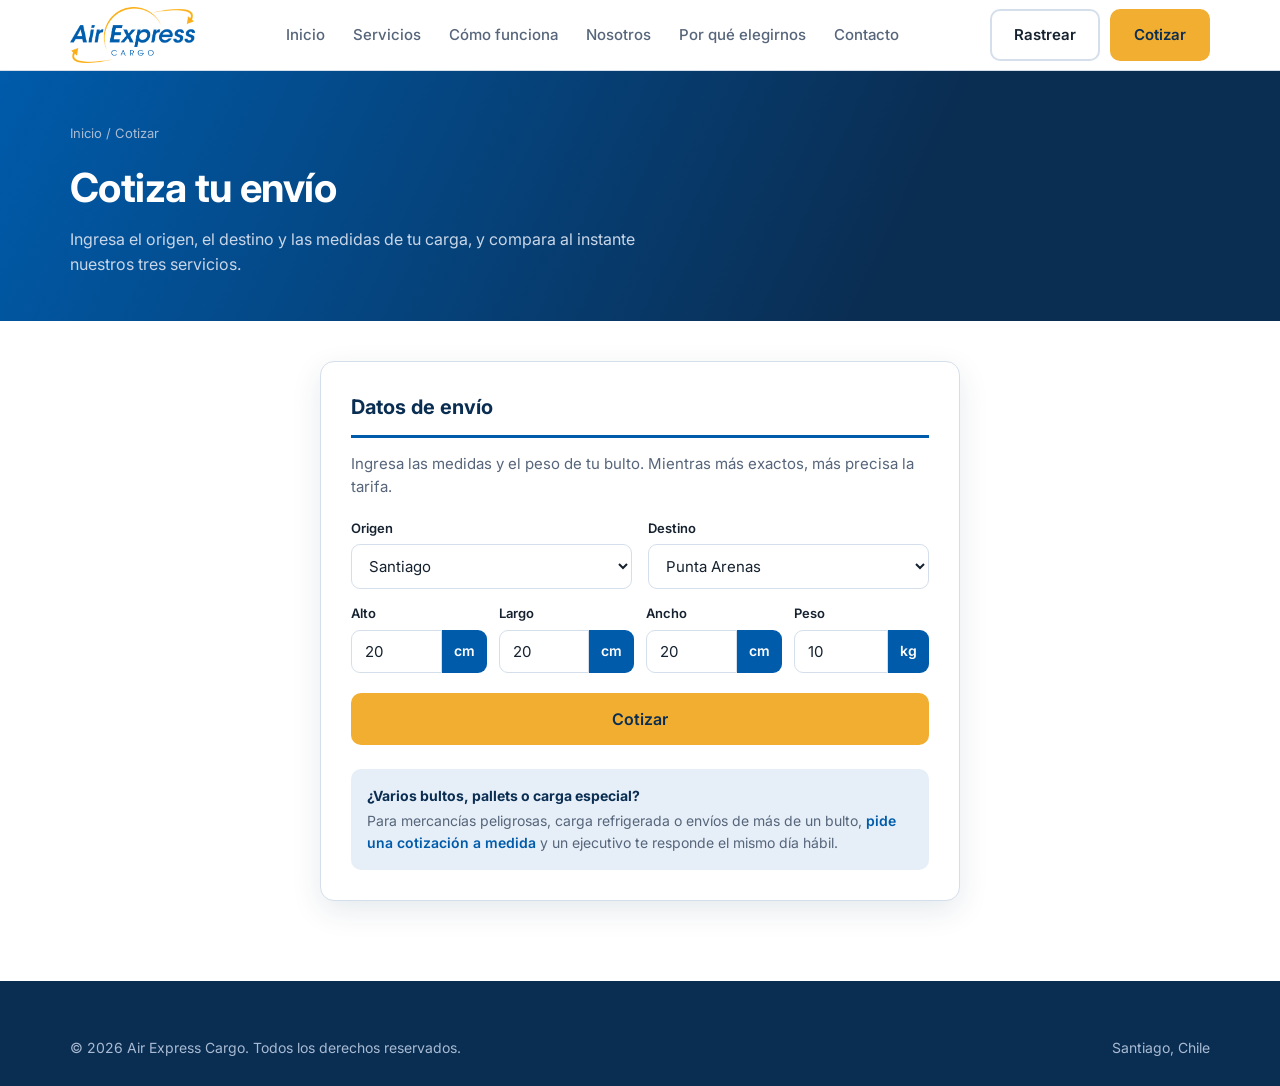
==== commit 71859ac1: "Cotizador: las tarifas aparecen al presionar Cotizar Co-Authored-By: Claude Opus 5.5 <noreply@anthro" ====
--- a/cotizar.html
+++ b/cotizar.html
@@ -7,7 +7,7 @@
 <meta name="description" content="Cotiza tu envío con Air Express Cargo: compara al instante envío terrestre, aéreo Prime y aéreo Overnight.">
 <link rel="preconnect" href="https://fonts.googleapis.com">
 <link href="https://fonts.googleapis.com/css2?family=Inter:wght@400;500;600;700;800&display=swap" rel="stylesheet">
-<link rel="stylesheet" href="styles.css?v=5">
+<link rel="stylesheet" href="styles.css?v=6">
 </head>
 <body>
 
@@ -66,7 +66,7 @@
     </div>
   </section>
 
-  <section class="calc-card" aria-labelledby="ratesTitle">
+  <section class="calc-card calc-results" id="results" aria-labelledby="ratesTitle" aria-live="polite" hidden>
     <h2 id="ratesTitle" class="calc-title">Tarifas disponibles</h2>
     <p class="calc-sub" id="ratesSub">Santiago → Punta Arenas</p>
     <div class="rates" id="rates"></div>
@@ -80,6 +80,6 @@
   </div>
 </footer>
 
-<script src="script.js?v=5"></script>
+<script src="script.js?v=6"></script>
 </body>
 </html>
--- a/styles.css
+++ b/styles.css
@@ -225,7 +225,9 @@
 }
 
 /* Cotizador instantáneo */
-.calc-layout{display:grid;grid-template-columns:1fr 1.15fr;gap:28px;padding:40px 0 80px;align-items:start}
+.calc-layout{display:grid;grid-template-columns:minmax(0,640px);justify-content:center;gap:28px;padding:40px 0 80px;align-items:start}
+.calc-layout.has-results{grid-template-columns:1fr 1.15fr;justify-content:stretch}
+.calc-results{animation:fade .35s}
 .calc-card{background:#fff;border:1px solid var(--line);border-radius:var(--radius);padding:30px;box-shadow:var(--shadow)}
 .calc-title{font-size:20px;color:var(--navy);padding-bottom:12px;border-bottom:3px solid var(--blue);margin-bottom:14px}
 .calc-sub{color:var(--muted);font-size:15px;margin-bottom:20px}
@@ -253,5 +255,5 @@
 .rate-off{background:var(--bg)}
 .rate-kg{grid-column:1/-1;font-size:13px;color:var(--muted);text-align:center;margin-top:4px}
 .demo-note{margin-top:18px;font-size:12px;color:var(--muted);border-top:1px dashed var(--line);padding-top:14px}
-@media (max-width:980px){.calc-layout{grid-template-columns:1fr}}
+@media (max-width:980px){.calc-layout,.calc-layout.has-results{grid-template-columns:1fr}}
 @media (max-width:760px){.dims{grid-template-columns:1fr 1fr}.rates{grid-template-columns:1fr;gap:22px}.calc-card{padding:22px}}
